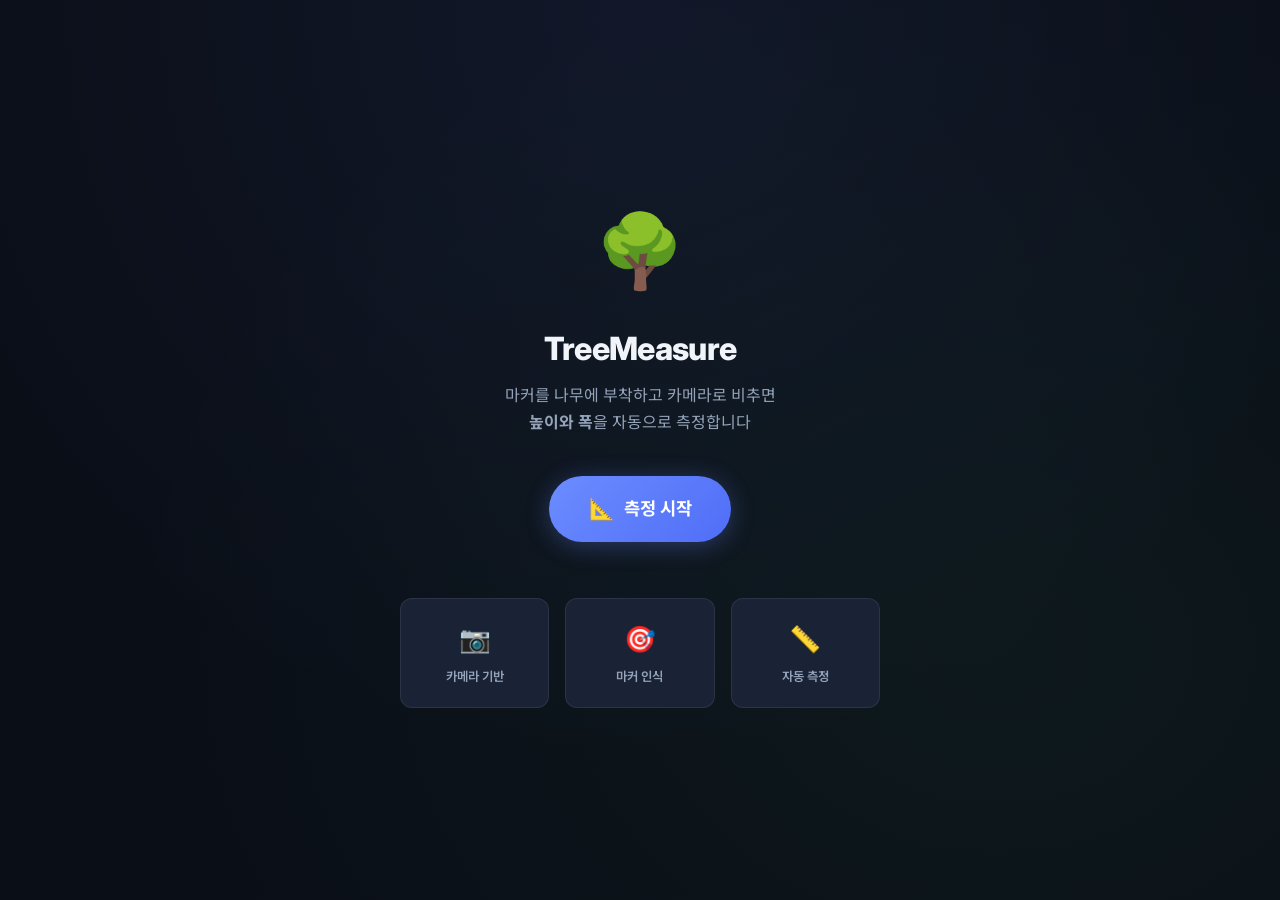
==== tree-ar-app/index.html @ a13173f9 "Phase 1: 나무 측정 WebAR 앱 프로토타입 구현 - 개발계획서.html: Mermaid 다이어그램 포함 전체 계획서 - tree-ar-app/: Phase 1 프로토타입 " ====
<!DOCTYPE html>
<html lang="ko">

<head>
    <meta charset="UTF-8">
    <meta name="viewport" content="width=device-width, initial-scale=1.0, user-scalable=no">
    <meta name="description" content="나무에 마커를 부착하고 스마트폰 카메라로 높이·폭을 측정하는 WebAR 앱">
    <title>🌳 TreeMeasure — 나무 측정 WebAR</title>
    <link rel="stylesheet" href="css/style.css">
</head>

<body>

    <main class="landing" id="landing">
        <div class="landing-icon">🌳</div>
        <h1 class="landing-title">TreeMeasure</h1>
        <p class="landing-subtitle">
            마커를 나무에 부착하고 카메라로 비추면<br>
            <strong>높이와 폭</strong>을 자동으로 측정합니다
        </p>

        <a href="measure.html" class="btn-primary" id="startBtn">
            <span class="icon">📐</span>
            측정 시작
        </a>

        <div class="features">
            <div class="feature-card">
                <div class="feature-icon">📷</div>
                <div class="feature-label">카메라 기반</div>
            </div>
            <div class="feature-card">
                <div class="feature-icon">🎯</div>
                <div class="feature-label">마커 인식</div>
            </div>
            <div class="feature-card">
                <div class="feature-icon">📏</div>
                <div class="feature-label">자동 측정</div>
            </div>
        </div>
    </main>

</body>

</html>
---- tree-ar-app/css/style.css ----
@import url('https://fonts.googleapis.com/css2?family=Inter:wght@400;500;600;700;800&family=Noto+Sans+KR:wght@400;500;600;700;800&display=swap');

/* ===== Design Tokens ===== */
:root {
  --bg-primary: #0a0e17;
  --bg-surface: #111827;
  --bg-card: #1a2236;
  --bg-elevated: #1f2b42;
  --border: rgba(255, 255, 255, 0.08);
  --border-active: rgba(74, 222, 128, 0.5);
  --text: #e2e8f0;
  --text-muted: #94a3b8;
  --text-heading: #f1f5f9;
  --accent: #6c8cff;
  --accent-glow: rgba(108, 140, 255, 0.3);
  --green: #4ade80;
  --green-glow: rgba(74, 222, 128, 0.25);
  --red: #f87171;
  --red-glow: rgba(248, 113, 113, 0.25);
  --yellow: #fbbf24;
  --yellow-glow: rgba(251, 191, 36, 0.25);
  --radius-sm: 8px;
  --radius-md: 12px;
  --radius-lg: 20px;
  --radius-full: 9999px;
  --shadow-lg: 0 20px 60px rgba(0, 0, 0, 0.5);
  --transition: all 0.3s cubic-bezier(0.4, 0, 0.2, 1);
}

/* ===== Reset & Base ===== */
*, *::before, *::after {
  margin: 0;
  padding: 0;
  box-sizing: border-box;
}

html, body {
  width: 100%;
  height: 100%;
  overflow-x: hidden;
}

body {
  font-family: 'Inter', 'Noto Sans KR', -apple-system, BlinkMacSystemFont, sans-serif;
  background: var(--bg-primary);
  color: var(--text);
  line-height: 1.6;
  -webkit-font-smoothing: antialiased;
  -moz-osx-font-smoothing: grayscale;
}

/* ===== Landing Page ===== */
.landing {
  min-height: 100vh;
  display: flex;
  flex-direction: column;
  align-items: center;
  justify-content: center;
  padding: 32px 24px;
  position: relative;
  overflow: hidden;
}

.landing::before {
  content: '';
  position: absolute;
  top: -40%;
  left: -20%;
  width: 140%;
  height: 140%;
  background: radial-gradient(ellipse at 50% 30%, rgba(108, 140, 255, 0.08) 0%, transparent 60%),
              radial-gradient(ellipse at 70% 80%, rgba(74, 222, 128, 0.05) 0%, transparent 50%);
  pointer-events: none;
  z-index: 0;
}

.landing > * {
  position: relative;
  z-index: 1;
}

.landing-icon {
  font-size: 4.5rem;
  margin-bottom: 16px;
  animation: float 3s ease-in-out infinite;
}

@keyframes float {
  0%, 100% { transform: translateY(0); }
  50% { transform: translateY(-10px); }
}

.landing-title {
  font-size: 2rem;
  font-weight: 800;
  color: var(--text-heading);
  text-align: center;
  margin-bottom: 8px;
  letter-spacing: -0.02em;
}

.landing-subtitle {
  font-size: 1rem;
  color: var(--text-muted);
  text-align: center;
  margin-bottom: 40px;
  max-width: 360px;
  line-height: 1.7;
}

.btn-primary {
  display: inline-flex;
  align-items: center;
  gap: 10px;
  background: linear-gradient(135deg, var(--accent), #4f6ef7);
  color: #fff;
  font-size: 1.1rem;
  font-weight: 700;
  padding: 16px 40px;
  border: none;
  border-radius: var(--radius-full);
  cursor: pointer;
  transition: var(--transition);
  box-shadow: 0 4px 24px var(--accent-glow);
  text-decoration: none;
  letter-spacing: -0.01em;
}

.btn-primary:hover {
  transform: translateY(-2px);
  box-shadow: 0 8px 32px var(--accent-glow);
}

.btn-primary:active {
  transform: translateY(0);
}

.btn-primary .icon {
  font-size: 1.3rem;
}

/* Features */
.features {
  display: grid;
  grid-template-columns: repeat(3, 1fr);
  gap: 16px;
  margin-top: 56px;
  max-width: 480px;
  width: 100%;
}

.feature-card {
  background: var(--bg-card);
  border: 1px solid var(--border);
  border-radius: var(--radius-md);
  padding: 20px 16px;
  text-align: center;
  transition: var(--transition);
}

.feature-card:hover {
  border-color: rgba(108, 140, 255, 0.2);
  transform: translateY(-2px);
}

.feature-icon {
  font-size: 1.6rem;
  margin-bottom: 8px;
}

.feature-label {
  font-size: 0.78rem;
  font-weight: 600;
  color: var(--text-muted);
}

/* ===== AR Measure Page ===== */
.ar-container {
  position: fixed;
  top: 0;
  left: 0;
  width: 100%;
  height: 100%;
  background: #000;
  overflow: hidden;
}

/* Status bar */
.ar-status-bar {
  position: fixed;
  top: 0;
  left: 0;
  right: 0;
  z-index: 100;
  padding: 12px 20px;
  display: flex;
  align-items: center;
  justify-content: space-between;
  background: linear-gradient(to bottom, rgba(0, 0, 0, 0.7), transparent);
}

.status-badge {
  display: inline-flex;
  align-items: center;
  gap: 8px;
  padding: 6px 14px;
  border-radius: var(--radius-full);
  font-size: 0.82rem;
  font-weight: 600;
  backdrop-filter: blur(12px);
  -webkit-backdrop-filter: blur(12px);
}

.status-scanning {
  background: rgba(251, 191, 36, 0.15);
  color: var(--yellow);
  border: 1px solid rgba(251, 191, 36, 0.3);
}

.status-ready {
  background: rgba(74, 222, 128, 0.15);
  color: var(--green);
  border: 1px solid rgba(74, 222, 128, 0.3);
}

.status-error {
  background: rgba(248, 113, 113, 0.15);
  color: var(--red);
  border: 1px solid rgba(248, 113, 113, 0.3);
}

.status-dot {
  width: 8px;
  height: 8px;
  border-radius: 50%;
  animation: pulse-dot 1.5s infinite;
}

.status-scanning .status-dot {
  background: var(--yellow);
}

.status-ready .status-dot {
  background: var(--green);
}

@keyframes pulse-dot {
  0%, 100% { opacity: 1; }
  50% { opacity: 0.3; }
}

/* Crosshair */
.crosshair {
  position: fixed;
  top: 50%;
  left: 50%;
  transform: translate(-50%, -50%);
  z-index: 50;
  pointer-events: none;
}

.crosshair-circle {
  width: 48px;
  height: 48px;
  border: 2px solid rgba(255, 255, 255, 0.5);
  border-radius: 50%;
  position: relative;
}

.crosshair-circle::before,
.crosshair-circle::after {
  content: '';
  position: absolute;
  background: rgba(255, 255, 255, 0.5);
}

.crosshair-circle::before {
  width: 1px;
  height: 12px;
  top: 50%;
  left: 50%;
  transform: translate(-50%, -50%);
}

.crosshair-circle::after {
  width: 12px;
  height: 1px;
  top: 50%;
  left: 50%;
  transform: translate(-50%, -50%);
}

/* Bottom controls */
.ar-controls {
  position: fixed;
  bottom: 0;
  left: 0;
  right: 0;
  z-index: 100;
  padding: 20px 24px 36px;
  background: linear-gradient(to top, rgba(0, 0, 0, 0.85), transparent);
  display: flex;
  flex-direction: column;
  align-items: center;
  gap: 16px;
}

.ar-guide-text {
  color: rgba(255, 255, 255, 0.8);
  font-size: 0.9rem;
  font-weight: 500;
  text-align: center;
  text-shadow: 0 1px 4px rgba(0, 0, 0, 0.5);
}

.ar-button-row {
  display: flex;
  gap: 16px;
  align-items: center;
}

.btn-capture {
  width: 64px;
  height: 64px;
  border-radius: 50%;
  border: 3px solid rgba(255, 255, 255, 0.9);
  background: transparent;
  cursor: pointer;
  transition: var(--transition);
  position: relative;
  display: flex;
  align-items: center;
  justify-content: center;
}

.btn-capture::after {
  content: '';
  width: 48px;
  height: 48px;
  border-radius: 50%;
  background: rgba(255, 255, 255, 0.9);
  transition: var(--transition);
}

.btn-capture:hover::after {
  background: var(--green);
}

.btn-capture:active {
  transform: scale(0.92);
}

.btn-capture.captured::after {
  background: var(--green);
  animation: capture-flash 0.3s ease;
}

@keyframes capture-flash {
  0% { transform: scale(1); }
  50% { transform: scale(1.2); }
  100% { transform: scale(1); }
}

.btn-round {
  width: 44px;
  height: 44px;
  border-radius: 50%;
  border: 1px solid rgba(255, 255, 255, 0.3);
  background: rgba(255, 255, 255, 0.1);
  backdrop-filter: blur(12px);
  -webkit-backdrop-filter: blur(12px);
  color: #fff;
  font-size: 1.1rem;
  cursor: pointer;
  transition: var(--transition);
  display: flex;
  align-items: center;
  justify-content: center;
}

.btn-round:hover {
  background: rgba(255, 255, 255, 0.2);
}

/* Measurement overlay */
.measurement-display {
  position: fixed;
  top: 60px;
  left: 50%;
  transform: translateX(-50%);
  z-index: 90;
  display: none;
}

.measurement-display.active {
  display: block;
}

.measurement-card {
  background: rgba(0, 0, 0, 0.7);
  backdrop-filter: blur(16px);
  -webkit-backdrop-filter: blur(16px);
  border: 1px solid rgba(74, 222, 128, 0.3);
  border-radius: var(--radius-md);
  padding: 12px 24px;
  text-align: center;
  min-width: 180px;
}

.measurement-value {
  font-size: 2rem;
  font-weight: 800;
  color: var(--green);
  letter-spacing: -0.03em;
}

.measurement-label {
  font-size: 0.78rem;
  color: var(--text-muted);
  font-weight: 500;
  margin-top: 2px;
}

/* Point markers on screen */
.touch-point {
  position: absolute;
  width: 20px;
  height: 20px;
  border: 2px solid var(--green);
  border-radius: 50%;
  transform: translate(-50%, -50%);
  pointer-events: none;
  z-index: 80;
  box-shadow: 0 0 12px var(--green-glow);
}

.touch-point::after {
  content: '';
  position: absolute;
  top: 50%;
  left: 50%;
  width: 6px;
  height: 6px;
  background: var(--green);
  border-radius: 50%;
  transform: translate(-50%, -50%);
}

.measurement-line {
  position: absolute;
  width: 2px;
  background: var(--green);
  transform-origin: top center;
  pointer-events: none;
  z-index: 75;
  box-shadow: 0 0 8px var(--green-glow);
}

/* ===== Result Page ===== */
.result-page {
  min-height: 100vh;
  background: var(--bg-primary);
  padding: 24px;
  display: flex;
  flex-direction: column;
  align-items: center;
}

.result-header {
  width: 100%;
  max-width: 480px;
  display: flex;
  align-items: center;
  justify-content: space-between;
  margin-bottom: 24px;
  padding-top: 12px;
}

.result-title {
  font-size: 1.3rem;
  font-weight: 700;
  color: var(--text-heading);
}

.btn-back {
  display: flex;
  align-items: center;
  gap: 6px;
  color: var(--text-muted);
  text-decoration: none;
  font-size: 0.9rem;
  font-weight: 500;
  transition: var(--transition);
}

.btn-back:hover {
  color: var(--text);
}

/* Result image */
.result-image-container {
  width: 100%;
  max-width: 480px;
  border-radius: var(--radius-lg);
  overflow: hidden;
  border: 1px solid var(--border);
  margin-bottom: 24px;
  position: relative;
}

.result-image-container img,
.result-image-container canvas {
  width: 100%;
  display: block;
}

/* Result data cards */
.result-data {
  width: 100%;
  max-width: 480px;
  display: grid;
  grid-template-columns: repeat(2, 1fr);
  gap: 12px;
  margin-bottom: 24px;
}

.data-card {
  background: var(--bg-card);
  border: 1px solid var(--border);
  border-radius: var(--radius-md);
  padding: 20px;
  text-align: center;
}

.data-value {
  font-size: 1.8rem;
  font-weight: 800;
  color: var(--green);
  letter-spacing: -0.03em;
}

.data-label {
  font-size: 0.82rem;
  color: var(--text-muted);
  font-weight: 500;
  margin-top: 4px;
}

.data-card.full-width {
  grid-column: 1 / -1;
}

/* Action buttons */
.result-actions {
  width: 100%;
  max-width: 480px;
  display: flex;
  gap: 12px;
}

.btn-secondary {
  flex: 1;
  display: inline-flex;
  align-items: center;
  justify-content: center;
  gap: 8px;
  background: var(--bg-card);
  border: 1px solid var(--border);
  color: var(--text);
  font-size: 0.95rem;
  font-weight: 600;
  padding: 14px 24px;
  border-radius: var(--radius-md);
  cursor: pointer;
  transition: var(--transition);
  text-decoration: none;
}

.btn-secondary:hover {
  background: var(--bg-elevated);
  border-color: rgba(108, 140, 255, 0.3);
}

.btn-success {
  flex: 1;
  display: inline-flex;
  align-items: center;
  justify-content: center;
  gap: 8px;
  background: linear-gradient(135deg, #22c55e, #16a34a);
  color: #fff;
  font-size: 0.95rem;
  font-weight: 600;
  padding: 14px 24px;
  border: none;
  border-radius: var(--radius-md);
  cursor: pointer;
  transition: var(--transition);
  box-shadow: 0 4px 16px var(--green-glow);
}

.btn-success:hover {
  transform: translateY(-1px);
  box-shadow: 0 6px 20px var(--green-glow);
}

/* ===== Loading / Permission Screens ===== */
.overlay-screen {
  position: fixed;
  inset: 0;
  background: rgba(10, 14, 23, 0.95);
  backdrop-filter: blur(20px);
  -webkit-backdrop-filter: blur(20px);
  display: flex;
  flex-direction: column;
  align-items: center;
  justify-content: center;
  z-index: 200;
  padding: 32px;
}

.overlay-screen.hidden {
  display: none;
}

.overlay-icon {
  font-size: 3rem;
  margin-bottom: 20px;
}

.overlay-title {
  font-size: 1.3rem;
  font-weight: 700;
  color: var(--text-heading);
  margin-bottom: 8px;
  text-align: center;
}

.overlay-text {
  font-size: 0.92rem;
  color: var(--text-muted);
  text-align: center;
  max-width: 300px;
  line-height: 1.7;
  margin-bottom: 28px;
}

/* Spinner */
.spinner {
  width: 40px;
  height: 40px;
  border: 3px solid var(--border);
  border-top-color: var(--accent);
  border-radius: 50%;
  animation: spin 0.8s linear infinite;
  margin-bottom: 20px;
}

@keyframes spin {
  to { transform: rotate(360deg); }
}

/* Toast */
.toast {
  position: fixed;
  bottom: 100px;
  left: 50%;
  transform: translateX(-50%) translateY(20px);
  background: var(--bg-elevated);
  border: 1px solid var(--border);
  border-radius: var(--radius-md);
  padding: 12px 24px;
  font-size: 0.88rem;
  font-weight: 500;
  color: var(--text);
  z-index: 300;
  opacity: 0;
  transition: all 0.3s ease;
  pointer-events: none;
  white-space: nowrap;
  box-shadow: var(--shadow-lg);
}

.toast.show {
  opacity: 1;
  transform: translateX(-50%) translateY(0);
}

/* ===== Responsive ===== */
@media (max-width: 480px) {
  .landing-title {
    font-size: 1.6rem;
  }
  .features {
    grid-template-columns: repeat(3, 1fr);
    gap: 10px;
  }
  .feature-card {
    padding: 14px 10px;
  }
  .result-data {
    grid-template-columns: 1fr 1fr;
  }
}
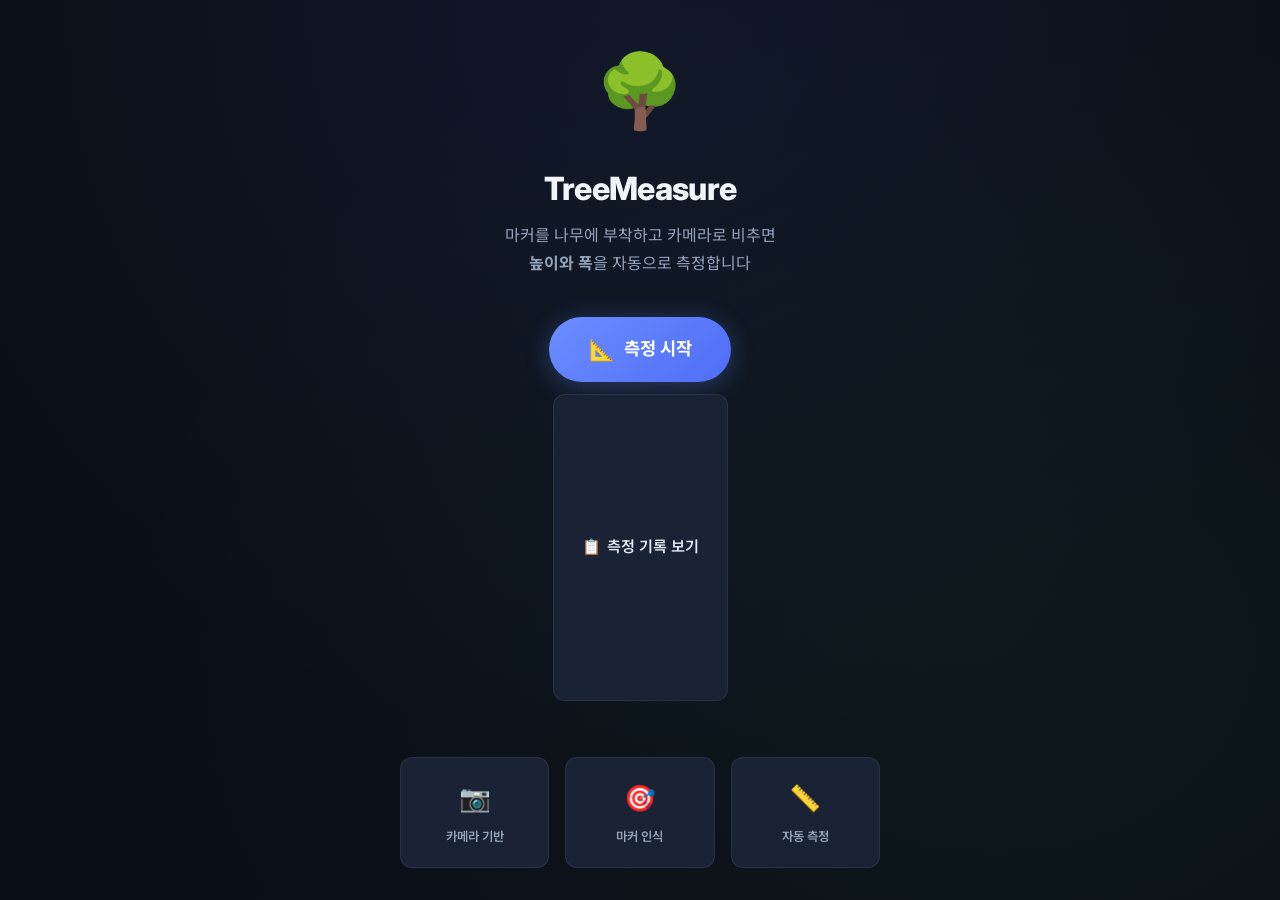
==== commit e59d2f97: "Add history.html and update result.html" ====
--- a/tree-ar-app/index.html
+++ b/tree-ar-app/index.html
@@ -24,6 +24,10 @@
             측정 시작
         </a>
 
+        <a href="history.html" class="btn-secondary" style="margin-top:12px;display:inline-flex;align-items:center;gap:6px;padding:12px 28px;text-decoration:none;">
+            <span>📋</span> 측정 기록 보기
+        </a>
+
         <div class="features">
             <div class="feature-card">
                 <div class="feature-icon">📷</div>
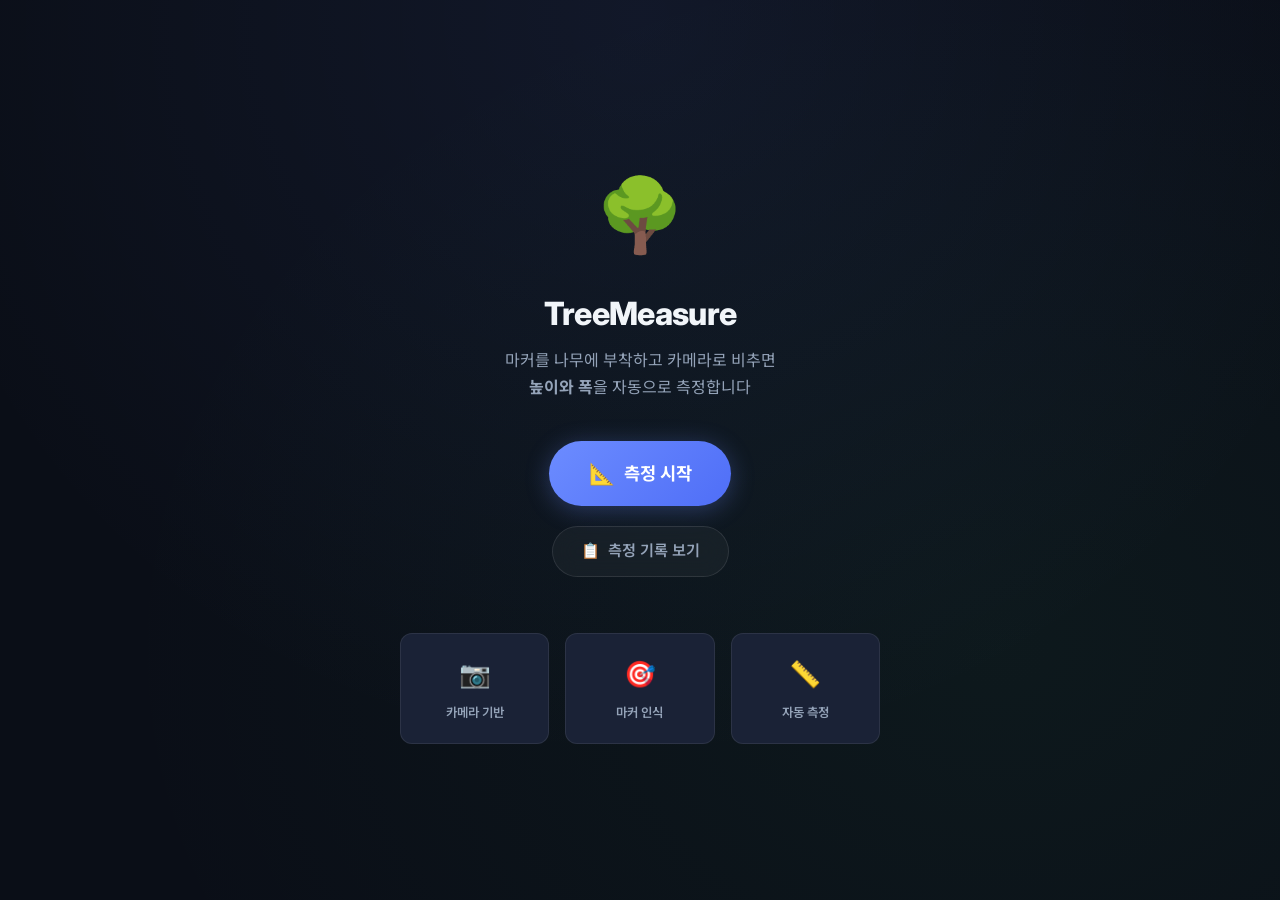
==== commit 3743e348: "Add Tilt measurement mode and fix capture UX bugs" ====
--- a/tree-ar-app/index.html
+++ b/tree-ar-app/index.html
@@ -24,7 +24,7 @@
             측정 시작
         </a>
 
-        <a href="history.html" class="btn-secondary" style="margin-top:12px;display:inline-flex;align-items:center;gap:6px;padding:12px 28px;text-decoration:none;">
+        <a href="history.html" class="btn-secondary" style="margin-top: 20px;">
             <span>📋</span> 측정 기록 보기
         </a>
 
--- a/tree-ar-app/css/style.css
+++ b/tree-ar-app/css/style.css
@@ -558,27 +558,36 @@
   gap: 12px;
 }
 
+.result-actions .btn-secondary,
+.result-actions .btn-success {
+  flex: 1;
+}
+
 .btn-secondary {
-  flex: 1;
   display: inline-flex;
   align-items: center;
   justify-content: center;
   gap: 8px;
-  background: var(--bg-card);
-  border: 1px solid var(--border);
-  color: var(--text);
+  background: rgba(255, 255, 255, 0.04);
+  backdrop-filter: blur(12px);
+  -webkit-backdrop-filter: blur(12px);
+  border: 1px solid rgba(255, 255, 255, 0.1);
+  color: var(--text-muted);
   font-size: 0.95rem;
   font-weight: 600;
-  padding: 14px 24px;
-  border-radius: var(--radius-md);
+  padding: 12px 28px;
+  border-radius: var(--radius-full);
   cursor: pointer;
   transition: var(--transition);
   text-decoration: none;
 }
 
 .btn-secondary:hover {
-  background: var(--bg-elevated);
-  border-color: rgba(108, 140, 255, 0.3);
+  background: rgba(255, 255, 255, 0.08);
+  border-color: rgba(255, 255, 255, 0.3);
+  color: #fff;
+  transform: translateY(-2px);
+  box-shadow: 0 4px 15px rgba(0, 0, 0, 0.2);
 }
 
 .btn-success {
@@ -591,9 +600,9 @@
   color: #fff;
   font-size: 0.95rem;
   font-weight: 600;
-  padding: 14px 24px;
+  padding: 12px 28px;
   border: none;
-  border-radius: var(--radius-md);
+  border-radius: var(--radius-full);
   cursor: pointer;
   transition: var(--transition);
   box-shadow: 0 4px 16px var(--green-glow);
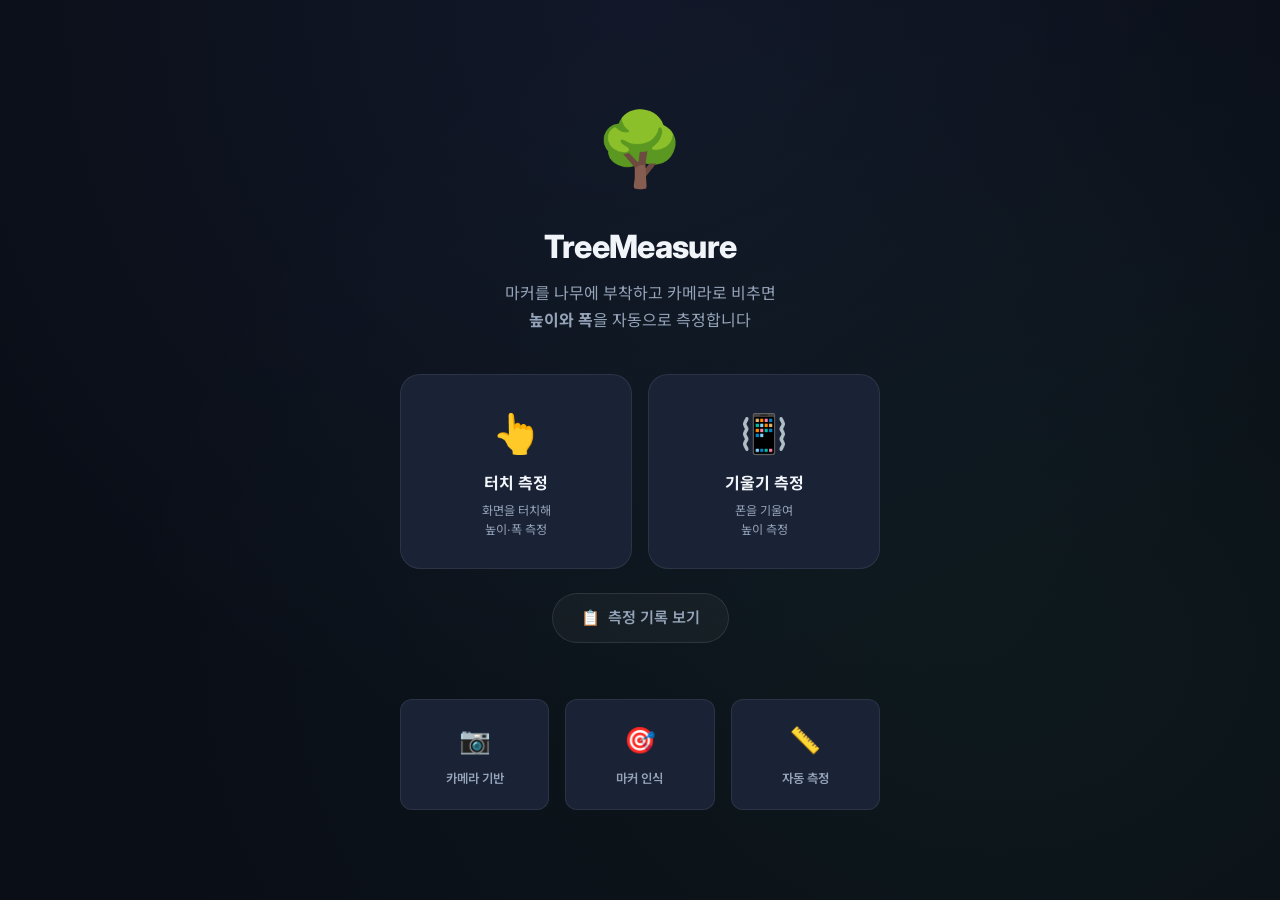
==== commit 90427bea: "feat: 나무 측정 기능 개선 및 기울기 기반 측정 기능 추가" ====
--- a/tree-ar-app/index.html
+++ b/tree-ar-app/index.html
@@ -19,12 +19,20 @@
             <strong>높이와 폭</strong>을 자동으로 측정합니다
         </p>
 
-        <a href="measure.html" class="btn-primary" id="startBtn">
-            <span class="icon">📐</span>
-            측정 시작
-        </a>
+        <div class="mode-cards">
+            <a href="measure.html" class="mode-card touch-mode">
+                <div class="mode-card-icon">👆</div>
+                <strong class="mode-card-title">터치 측정</strong>
+                <p class="mode-card-desc">화면을 터치해<br>높이·폭 측정</p>
+            </a>
+            <a href="tilt.html" class="mode-card tilt-mode">
+                <div class="mode-card-icon">📳</div>
+                <strong class="mode-card-title">기울기 측정</strong>
+                <p class="mode-card-desc">폰을 기울여<br>높이 측정</p>
+            </a>
+        </div>
 
-        <a href="history.html" class="btn-secondary" style="margin-top: 20px;">
+        <a href="history.html" class="btn-secondary" style="margin-top: 16px;">
             <span>📋</span> 측정 기록 보기
         </a>
 
@@ -46,4 +54,4 @@
 
 </body>
 
-</html>+</html>
--- a/tree-ar-app/css/style.css
+++ b/tree-ar-app/css/style.css
@@ -385,7 +385,7 @@
 /* Measurement overlay */
 .measurement-display {
   position: fixed;
-  top: 60px;
+  top: 165px;
   left: 50%;
   transform: translateX(-50%);
   z-index: 90;
@@ -711,3 +711,196 @@
     grid-template-columns: 1fr 1fr;
   }
 }
+
+/* ===== Shared AR panels (measure + tilt) ===== */
+#cameraVideo {
+  position: fixed;
+  top: 0; left: 0;
+  width: 100%; height: 100%;
+  object-fit: cover;
+  z-index: 1;
+  background: #000;
+}
+
+.distance-info {
+  position: fixed;
+  top: 60px;
+  left: 50%;
+  transform: translateX(-50%);
+  z-index: 110;
+  background: rgba(0, 0, 0, 0.6);
+  backdrop-filter: blur(8px);
+  -webkit-backdrop-filter: blur(8px);
+  border: 1px solid rgba(255, 255, 255, 0.1);
+  border-radius: 8px;
+  padding: 6px 14px;
+  font-size: 0.8rem;
+  color: rgba(255, 255, 255, 0.7);
+  display: none;
+  white-space: nowrap;
+}
+.distance-info.visible { display: block; }
+.distance-info strong { color: #4ade80; }
+
+.tree-info-panel {
+  position: fixed;
+  top: 100px;
+  left: 50%;
+  transform: translateX(-50%);
+  z-index: 110;
+  background: rgba(0, 0, 0, 0.7);
+  backdrop-filter: blur(10px);
+  -webkit-backdrop-filter: blur(10px);
+  border: 1px solid rgba(108, 140, 255, 0.4);
+  border-radius: 10px;
+  padding: 8px 16px;
+  min-width: 180px;
+  max-width: 80vw;
+  display: none;
+}
+.tree-info-panel.visible { display: block; }
+.tree-info-id {
+  font-size: 0.85rem;
+  font-weight: 700;
+  color: #6c8cff;
+  margin-bottom: 4px;
+}
+.tree-info-meta {
+  font-size: 0.75rem;
+  color: rgba(255, 255, 255, 0.65);
+  line-height: 1.5;
+}
+
+/* ===== Mode cards (index.html) ===== */
+.mode-cards {
+  display: grid;
+  grid-template-columns: repeat(2, 1fr);
+  gap: 16px;
+  max-width: 480px;
+  width: 100%;
+  margin-bottom: 8px;
+}
+
+.mode-card {
+  display: flex;
+  flex-direction: column;
+  align-items: center;
+  gap: 6px;
+  background: var(--bg-card);
+  border: 1px solid var(--border);
+  border-radius: var(--radius-lg);
+  padding: 28px 16px;
+  text-decoration: none;
+  text-align: center;
+  transition: var(--transition);
+  cursor: pointer;
+}
+
+.mode-card:hover {
+  background: var(--bg-elevated);
+  transform: translateY(-3px);
+  box-shadow: 0 8px 32px rgba(108, 140, 255, 0.15);
+}
+
+.mode-card.touch-mode:hover { border-color: rgba(108, 140, 255, 0.5); }
+.mode-card.tilt-mode:hover  { border-color: rgba(74, 222, 128, 0.5); }
+
+.mode-card-icon { font-size: 2.4rem; }
+
+.mode-card-title {
+  font-size: 1rem;
+  font-weight: 700;
+  color: var(--text-heading);
+}
+
+.mode-card-desc {
+  font-size: 0.76rem;
+  color: var(--text-muted);
+  line-height: 1.55;
+}
+
+/* ===== Tilt mode UI ===== */
+.pitch-panel {
+  position: fixed;
+  right: 16px;
+  top: 50%;
+  transform: translateY(-50%);
+  z-index: 110;
+  background: rgba(0, 0, 0, 0.6);
+  backdrop-filter: blur(8px);
+  -webkit-backdrop-filter: blur(8px);
+  border: 1px solid rgba(255, 255, 255, 0.12);
+  border-radius: 12px;
+  padding: 12px 14px;
+  text-align: center;
+  min-width: 72px;
+}
+
+.pitch-label {
+  font-size: 0.65rem;
+  color: rgba(255, 255, 255, 0.45);
+  font-weight: 600;
+  letter-spacing: 0.06em;
+  text-transform: uppercase;
+  margin-bottom: 4px;
+}
+
+.pitch-value {
+  font-size: 1.25rem;
+  font-weight: 800;
+  color: #4ade80;
+  letter-spacing: -0.03em;
+}
+
+.pitch-ref {
+  font-size: 0.68rem;
+  color: rgba(255, 255, 255, 0.38);
+  margin-top: 5px;
+  line-height: 1.4;
+}
+
+.phase-indicator {
+  position: fixed;
+  left: 50%;
+  transform: translateX(-50%);
+  bottom: 148px;
+  z-index: 110;
+  display: flex;
+  gap: 10px;
+  align-items: center;
+}
+
+.phase-dot {
+  width: 9px;
+  height: 9px;
+  border-radius: 50%;
+  background: rgba(255, 255, 255, 0.25);
+  border: 1.5px solid rgba(255, 255, 255, 0.35);
+  transition: all 0.25s ease;
+}
+
+.phase-dot.active {
+  background: rgba(108, 140, 255, 0.85);
+  border-color: #6c8cff;
+  box-shadow: 0 0 8px rgba(108, 140, 255, 0.5);
+}
+
+.phase-dot.done {
+  background: #4ade80;
+  border-color: #4ade80;
+  box-shadow: 0 0 6px rgba(74, 222, 128, 0.4);
+}
+
+.btn-end {
+  padding: 10px 24px;
+  border: none;
+  border-radius: 20px;
+  font-size: 0.9rem;
+  font-weight: 700;
+  cursor: pointer;
+  background: rgba(74, 222, 128, 0.9);
+  color: #fff;
+  box-shadow: 0 2px 12px rgba(74, 222, 128, 0.4);
+  font-family: inherit;
+  transition: all 0.2s ease;
+}
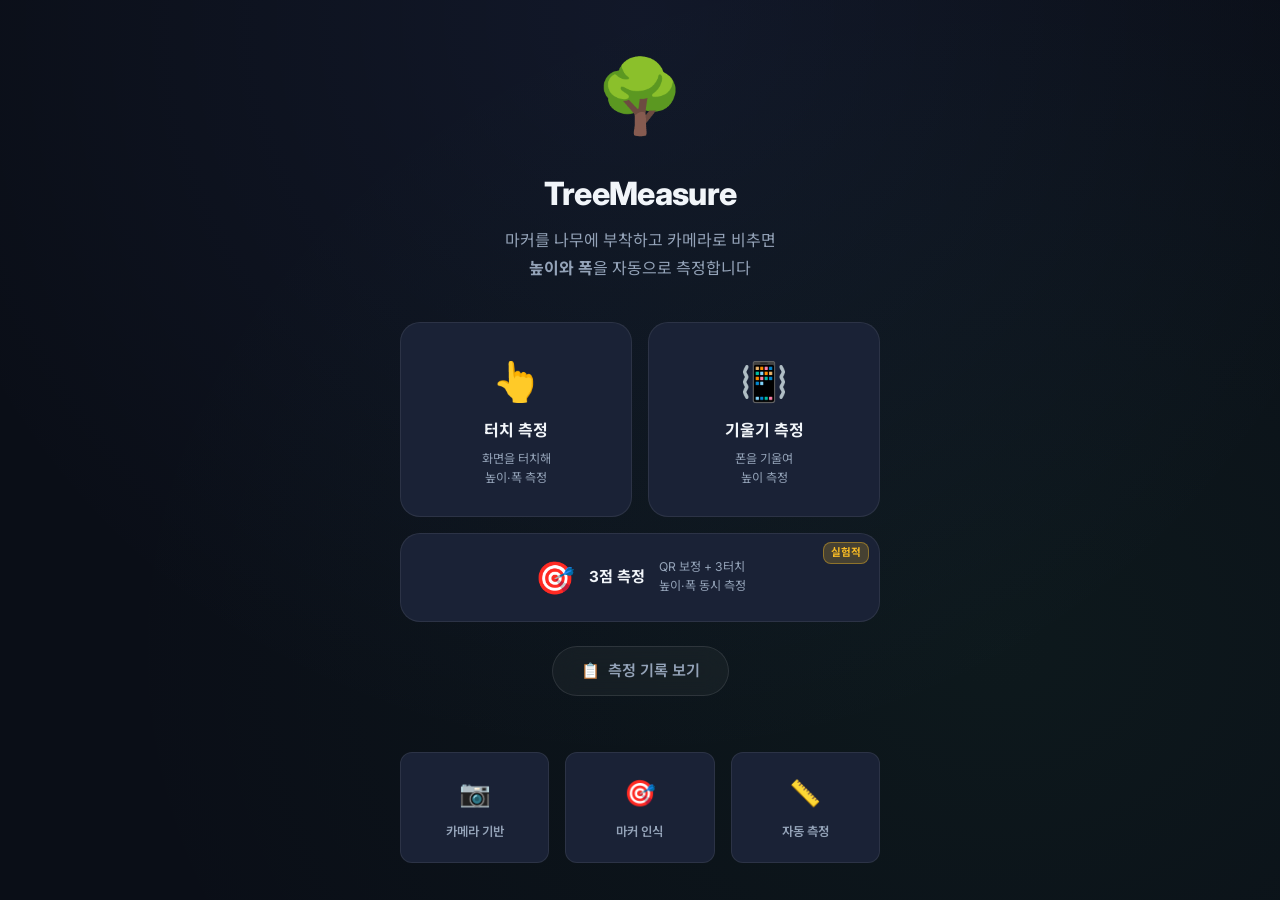
==== commit 7a9e43bb: "feat: 3점 측정 연구 계획서 및 3점 측정 HTML/JS 추가" ====
--- a/tree-ar-app/index.html
+++ b/tree-ar-app/index.html
@@ -30,6 +30,12 @@
                 <strong class="mode-card-title">기울기 측정</strong>
                 <p class="mode-card-desc">폰을 기울여<br>높이 측정</p>
             </a>
+            <a href="measure3p/measure3p.html" class="mode-card mode-3p">
+                <div class="mode-card-icon">🎯</div>
+                <strong class="mode-card-title">3점 측정</strong>
+                <p class="mode-card-desc">QR 보정 + 3터치<br>높이·폭 동시 측정</p>
+                <span class="mode-card-badge">실험적</span>
+            </a>
         </div>
 
         <a href="history.html" class="btn-secondary" style="margin-top: 16px;">
--- a/tree-ar-app/css/style.css
+++ b/tree-ar-app/css/style.css
@@ -804,6 +804,34 @@
 
 .mode-card.touch-mode:hover { border-color: rgba(108, 140, 255, 0.5); }
 .mode-card.tilt-mode:hover  { border-color: rgba(74, 222, 128, 0.5); }
+.mode-card.mode-3p:hover    { border-color: rgba(251, 191, 36, 0.5); }
+
+.mode-cards:has(.mode-3p) {
+  grid-template-columns: repeat(2, 1fr);
+}
+.mode-card.mode-3p {
+  grid-column: 1 / -1;
+  flex-direction: row;
+  justify-content: center;
+  gap: 14px;
+  padding: 18px 24px;
+  position: relative;
+}
+.mode-card.mode-3p .mode-card-icon { font-size: 2rem; }
+.mode-card.mode-3p .mode-card-title { font-size: 0.95rem; }
+
+.mode-card-badge {
+  position: absolute;
+  top: 8px;
+  right: 10px;
+  font-size: 0.66rem;
+  font-weight: 700;
+  background: rgba(251, 191, 36, 0.2);
+  color: #fbbd24;
+  border: 1px solid rgba(251, 191, 36, 0.4);
+  border-radius: 8px;
+  padding: 2px 7px;
+}
 
 .mode-card-icon { font-size: 2.4rem; }
 
